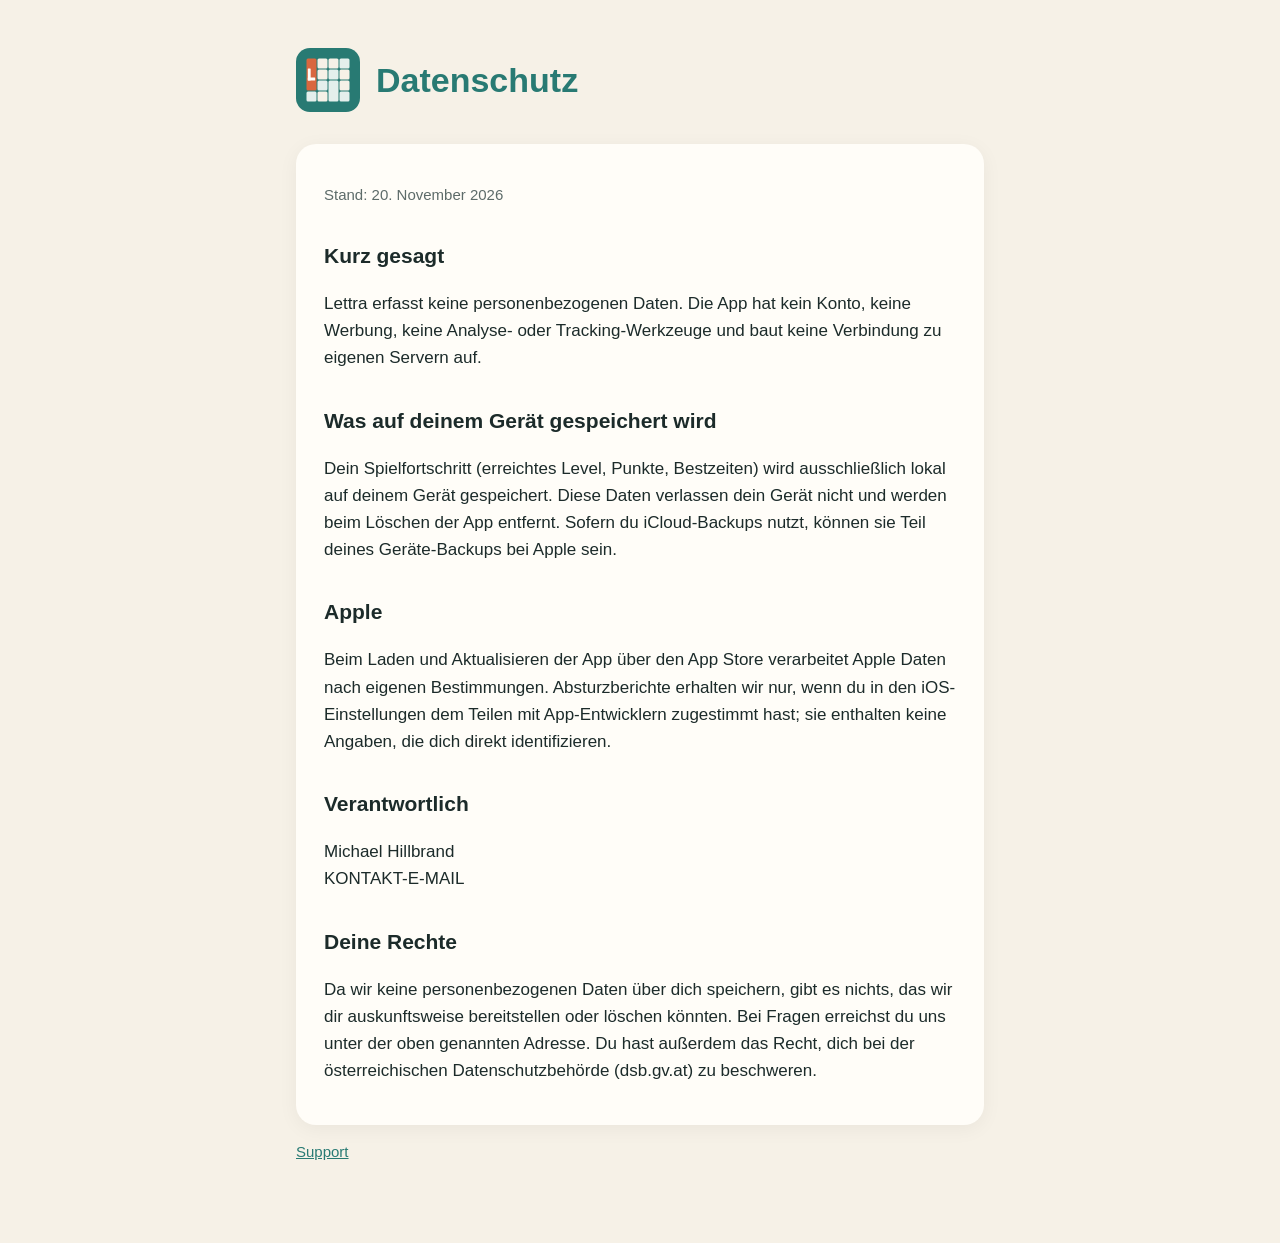
==== datenschutz.html @ b5c8e6b7 "Support- und Datenschutzseite für Lettra Co-Authored-By: Claude Opus 5.5 <noreply@anthropic.com> Cla" ====
<!doctype html><html lang="de"><head><meta charset="utf-8"><meta name="viewport" content="width=device-width,initial-scale=1">
<title>Lettra – Datenschutzerklärung</title><link rel="stylesheet" href="style.css"></head><body><main>
<header><img src="icon.svg" alt=""><h1>Datenschutz</h1></header>
<div class="card">
<p class="muted">Stand: 20. November 2026</p>
<h2>Kurz gesagt</h2>
<p>Lettra erfasst keine personenbezogenen Daten. Die App hat kein Konto, keine Werbung, keine Analyse- oder Tracking-Werkzeuge und baut keine Verbindung zu eigenen Servern auf.</p>
<h2>Was auf deinem Gerät gespeichert wird</h2>
<p>Dein Spielfortschritt (erreichtes Level, Punkte, Bestzeiten) wird ausschließlich lokal auf deinem Gerät gespeichert. Diese Daten verlassen dein Gerät nicht und werden beim Löschen der App entfernt. Sofern du iCloud-Backups nutzt, können sie Teil deines Geräte-Backups bei Apple sein.</p>
<h2>Apple</h2>
<p>Beim Laden und Aktualisieren der App über den App Store verarbeitet Apple Daten nach eigenen Bestimmungen. Absturzberichte erhalten wir nur, wenn du in den iOS-Einstellungen dem Teilen mit App-Entwicklern zugestimmt hast; sie enthalten keine Angaben, die dich direkt identifizieren.</p>
<h2>Verantwortlich</h2>
<p>Michael Hillbrand<br>KONTAKT-E-MAIL</p>
<h2>Deine Rechte</h2>
<p>Da wir keine personenbezogenen Daten über dich speichern, gibt es nichts, das wir dir auskunftsweise bereitstellen oder löschen könnten. Bei Fragen erreichst du uns unter der oben genannten Adresse. Du hast außerdem das Recht, dich bei der österreichischen Datenschutzbehörde (dsb.gv.at) zu beschweren.</p>
</div>
<p class="muted"><a href="index.html">Support</a></p>
</main></body></html>
---- style.css ----
:root{--bg:#F6F1E7;--card:#FFFDF8;--ink:#1C2B2A;--muted:#5D6B69;--accent:#287A73;--warm:#D9673F}
*{box-sizing:border-box}body{margin:0;background:var(--bg);color:var(--ink);font:17px/1.6 -apple-system,BlinkMacSystemFont,"Inter","Segoe UI",sans-serif}
main{max-width:720px;margin:0 auto;padding:48px 16px 64px}
header{display:flex;align-items:center;gap:16px;margin-bottom:32px}header img{width:64px;height:64px;border-radius:14px}
h1{margin:0;font-size:34px;color:var(--accent)}h2{margin-top:32px;font-size:21px}
.card{background:var(--card);border-radius:20px;padding:24px 28px;box-shadow:0 4px 20px rgba(0,0,0,.05)}
a{color:var(--accent)}.muted{color:var(--muted);font-size:15px}nav a{margin-right:16px}
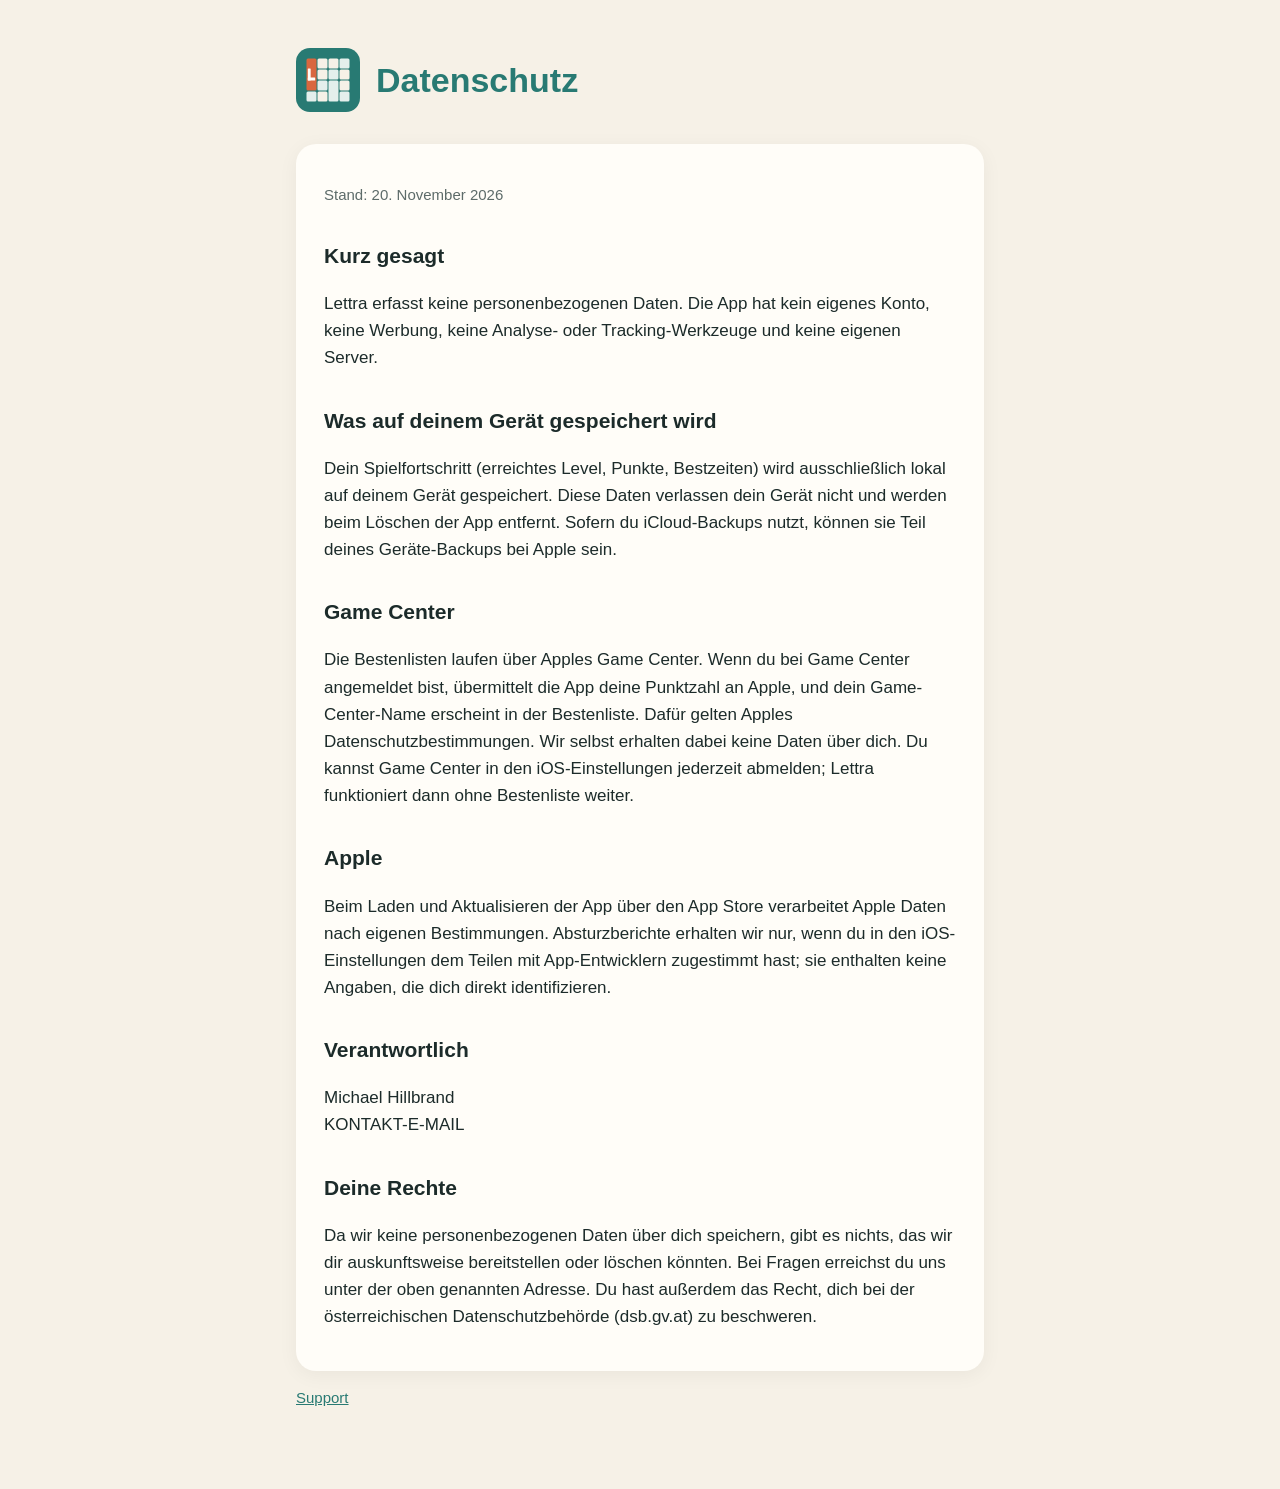
==== commit e582db28: "Datenschutz: Abschnitt zu Game Center Co-Authored-By: Claude Opus 5.5 <noreply@anthropic.com> Claude" ====
--- a/datenschutz.html
+++ b/datenschutz.html
@@ -4,9 +4,11 @@
 <div class="card">
 <p class="muted">Stand: 20. November 2026</p>
 <h2>Kurz gesagt</h2>
-<p>Lettra erfasst keine personenbezogenen Daten. Die App hat kein Konto, keine Werbung, keine Analyse- oder Tracking-Werkzeuge und baut keine Verbindung zu eigenen Servern auf.</p>
+<p>Lettra erfasst keine personenbezogenen Daten. Die App hat kein eigenes Konto, keine Werbung, keine Analyse- oder Tracking-Werkzeuge und keine eigenen Server.</p>
 <h2>Was auf deinem Gerät gespeichert wird</h2>
 <p>Dein Spielfortschritt (erreichtes Level, Punkte, Bestzeiten) wird ausschließlich lokal auf deinem Gerät gespeichert. Diese Daten verlassen dein Gerät nicht und werden beim Löschen der App entfernt. Sofern du iCloud-Backups nutzt, können sie Teil deines Geräte-Backups bei Apple sein.</p>
+<h2>Game Center</h2>
+<p>Die Bestenlisten laufen über Apples Game Center. Wenn du bei Game Center angemeldet bist, übermittelt die App deine Punktzahl an Apple, und dein Game-Center-Name erscheint in der Bestenliste. Dafür gelten Apples Datenschutzbestimmungen. Wir selbst erhalten dabei keine Daten über dich. Du kannst Game Center in den iOS-Einstellungen jederzeit abmelden; Lettra funktioniert dann ohne Bestenliste weiter.</p>
 <h2>Apple</h2>
 <p>Beim Laden und Aktualisieren der App über den App Store verarbeitet Apple Daten nach eigenen Bestimmungen. Absturzberichte erhalten wir nur, wenn du in den iOS-Einstellungen dem Teilen mit App-Entwicklern zugestimmt hast; sie enthalten keine Angaben, die dich direkt identifizieren.</p>
 <h2>Verantwortlich</h2>
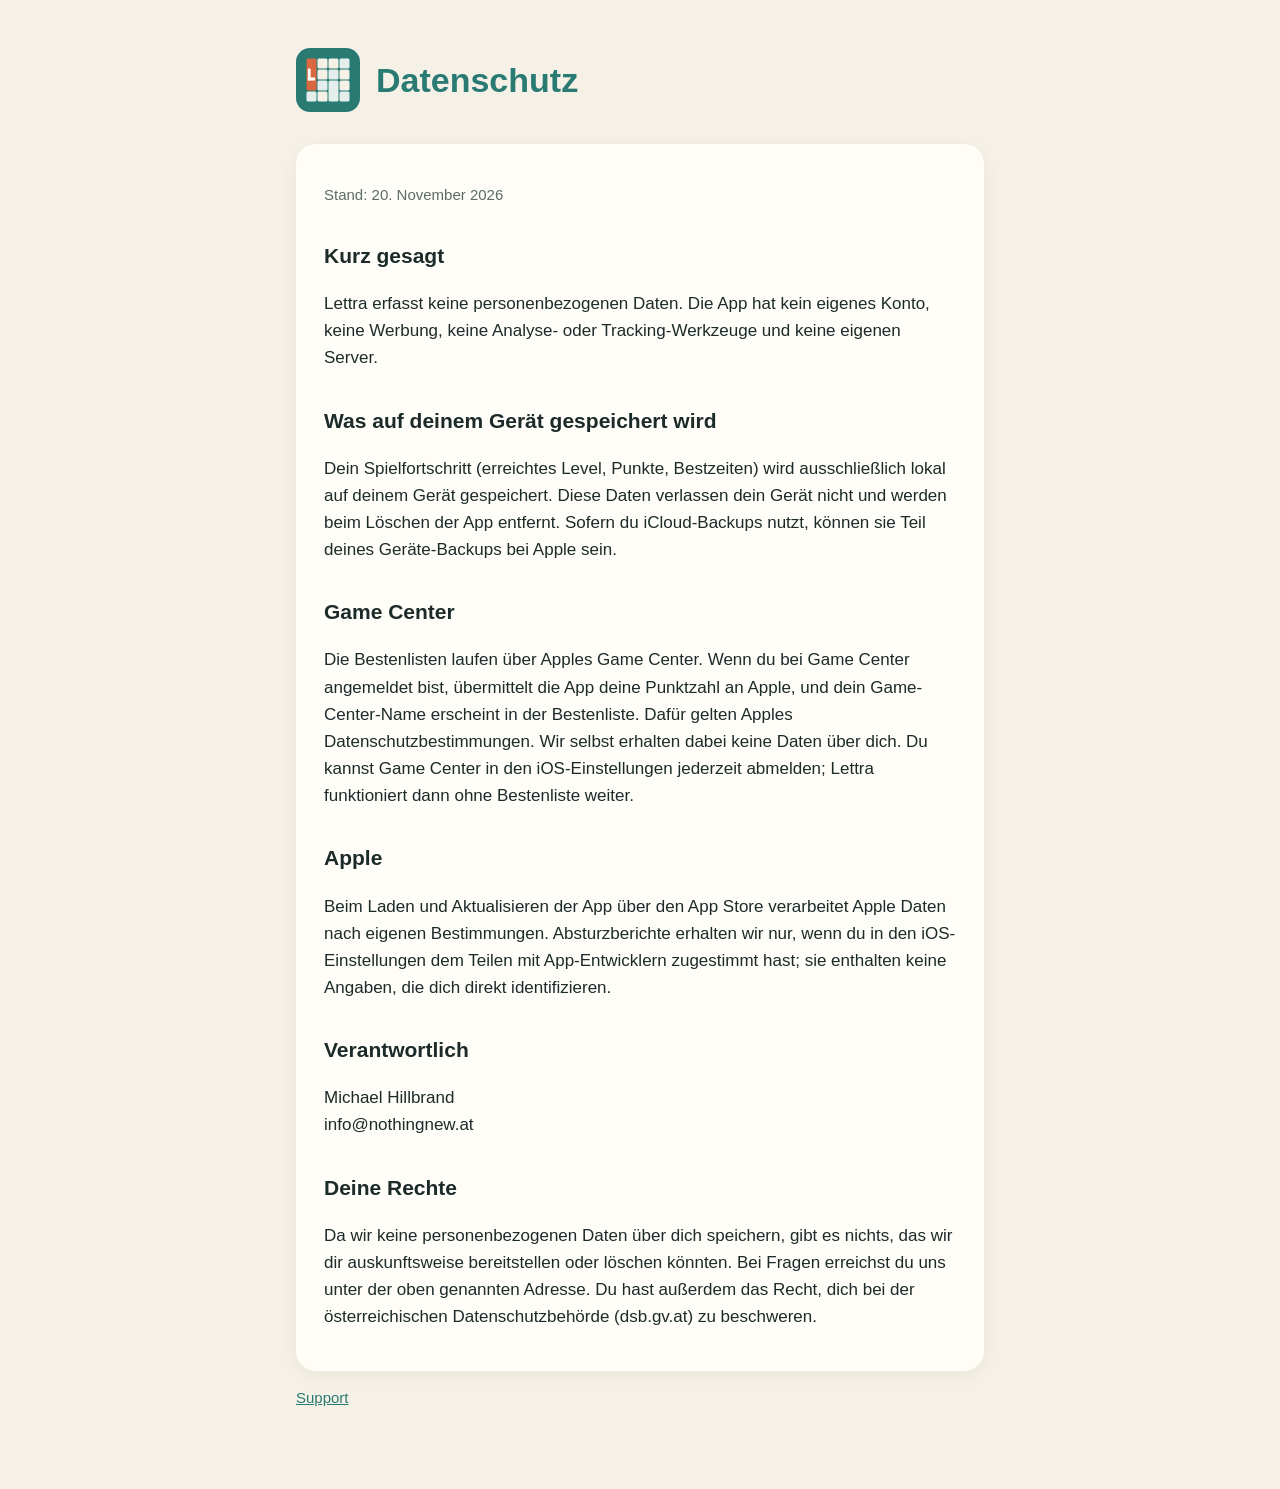
==== commit 2f56ca53: "Kontakt-E-Mail eingetragen Co-Authored-By: Claude Opus 5.5 <noreply@anthropic.com> Claude-Session: h" ====
--- a/datenschutz.html
+++ b/datenschutz.html
@@ -12,7 +12,7 @@
 <h2>Apple</h2>
 <p>Beim Laden und Aktualisieren der App über den App Store verarbeitet Apple Daten nach eigenen Bestimmungen. Absturzberichte erhalten wir nur, wenn du in den iOS-Einstellungen dem Teilen mit App-Entwicklern zugestimmt hast; sie enthalten keine Angaben, die dich direkt identifizieren.</p>
 <h2>Verantwortlich</h2>
-<p>Michael Hillbrand<br>KONTAKT-E-MAIL</p>
+<p>Michael Hillbrand<br>info@nothingnew.at</p>
 <h2>Deine Rechte</h2>
 <p>Da wir keine personenbezogenen Daten über dich speichern, gibt es nichts, das wir dir auskunftsweise bereitstellen oder löschen könnten. Bei Fragen erreichst du uns unter der oben genannten Adresse. Du hast außerdem das Recht, dich bei der österreichischen Datenschutzbehörde (dsb.gv.at) zu beschweren.</p>
 </div>
